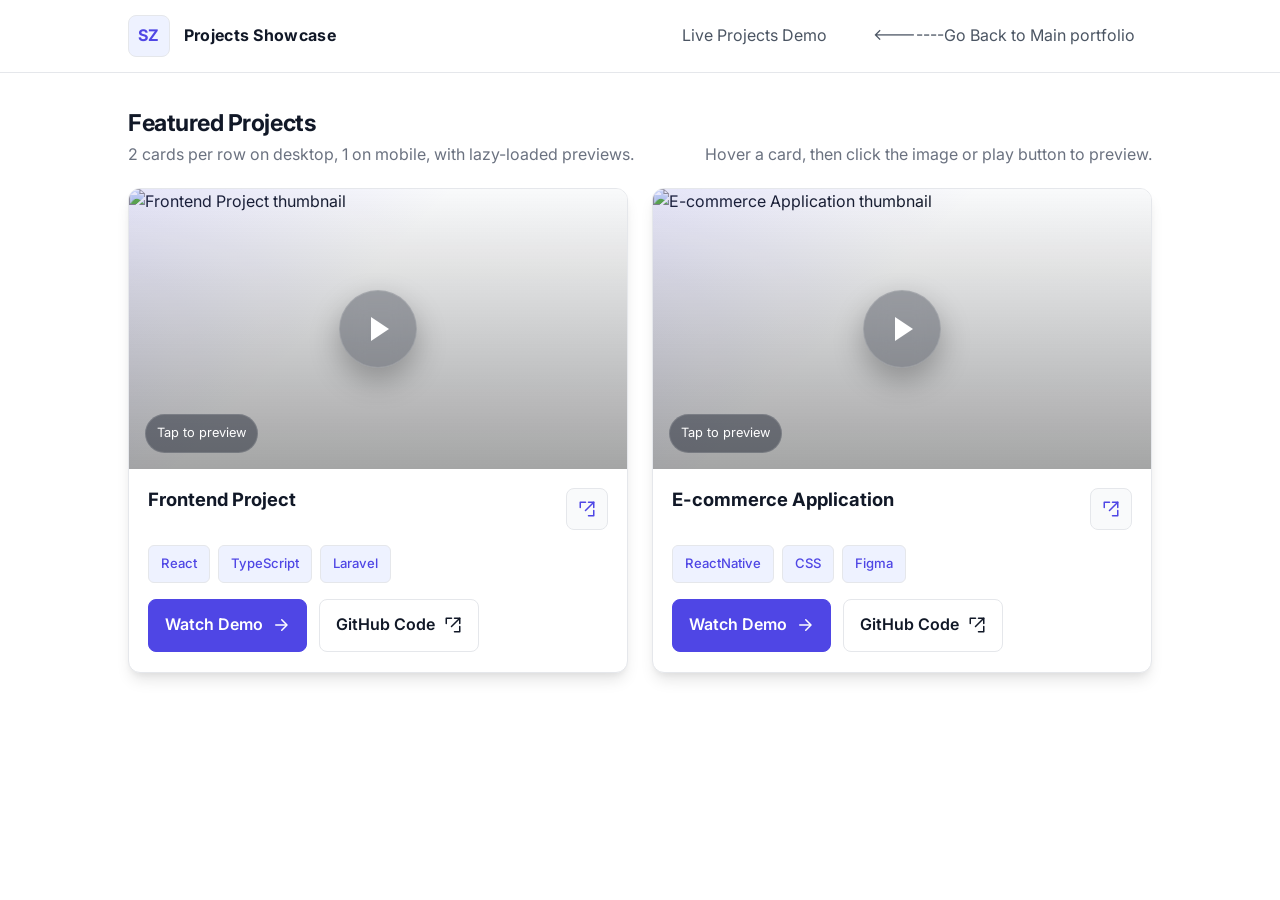
==== yt.html @ 006c885b "first commit" ====
<!doctype html>
<html lang="en">
  <head>
    <meta charset="UTF-8" />
    <meta name="viewport" content="width=device-width, initial-scale=1.0" />
    <meta
      name="description"
      content="Featured project demos from Siddiqui Zaid's portfolio, including live previews and source links for recent web applications."
    />
    <meta name="author" content="Siddiqui Zaid" />
    <meta
      name="robots"
      content="index,follow,max-image-preview:large,max-snippet:-1,max-video-preview:-1"
    />
    <meta name="theme-color" content="#0b1120" />
    <meta property="og:type" content="website" />
    <meta property="og:title" content="Projects Showcase | Siddiqui Zaid" />
    <meta
      property="og:description"
      content="Browse featured project demos from Siddiqui Zaid's portfolio with live previews and direct source links."
    />
    <meta property="og:site_name" content="Siddiqui Zaid Portfolio" />
    <meta name="twitter:card" content="summary" />
    <meta name="twitter:title" content="Projects Showcase | Siddiqui Zaid" />
    <meta
      name="twitter:description"
      content="Browse featured project demos from Siddiqui Zaid's portfolio with live previews and direct source links."
    />
    <title>Projects Showcase | Siddiqui Zaid</title>
    <link rel="preconnect" href="https://fonts.googleapis.com" />
    <link rel="preconnect" href="https://fonts.gstatic.com" crossorigin />
    <link
      href="https://fonts.googleapis.com/css2?family=Inter:wght@300;400;500;600;700;800&display=swap"
      rel="stylesheet"
    />
    <link rel="stylesheet" href="yt.css" />
  </head>
  <body>
    <header class="sticky-nav">
      <div class="container nav-inner">
        <a class="brand" href="#projects" aria-label="Projects showcase home">
          <span class="brand-mark">SZ</span>
          <span>Projects Showcase</span>
        </a>
        <nav class="nav-links" aria-label="Primary navigation">
          <a class="nav-link" href="#projects">Live Projects Demo</a>
          <a class="nav-link" href="./index.html">
            <-------Go Back to Main portfolio</a
          >
        </nav>
      </div>
    </header>

    <main>
      <!-- <section class="container" id="exploring">
			<div class="section-head">
				<div>
					<h2>Exploring</h2>
					<p>Areas I'm currently learning and experimenting with.</p>
				</div>
			</div>

			<div class="projects-grid" style="grid-template-columns: repeat(4, minmax(0, 1fr)); gap: 0.75rem; padding-bottom: 1.5rem;">
				<span class="tag">DevOps</span>
				<span class="tag">Cyber Security</span>
				<span class="tag">Networking</span>
				<span class="tag">AI / ML</span>
			</div>
		</section> -->
      <section class="container" id="projects">
        <div class="section-head" id="featured">
          <div>
            <h2>Featured Projects</h2>
            <p>
              2 cards per row on desktop, 1 on mobile, with lazy-loaded
              previews.
            </p>
          </div>
          <p>Hover a card, then click the image or play button to preview.</p>
        </div>

        <div class="projects-grid" id="projects-grid"></div>
      </section>
    </main>

    <script>
      const projects = [
        {
          title: "Frontend Project",
          youtubeId: "7vAkl6Xxpdk",
          thumbnail: "https://img.youtube.com/vi/7vAkl6Xxpdk/hqdefault.jpg",
          tech: ["React", "TypeScript", "Laravel"],
          github: "https://www.sarvajanikmedicaltrust.com/",
        },
        {
          title: "E-commerce Application",
          youtubeId: "fzcfnmVDxwM",
          thumbnail: "https://img.youtube.com/vi/fzcfnmVDxwM/hqdefault.jpg",
          tech: ["ReactNative", "CSS", "Figma"],
          github:
            "https://github.com/zaid2904/Aarksoft-Order-App-React-Native-App-.git",
        },
      ];

      const grid = document.getElementById("projects-grid");

      function createProjectCard(project) {
        const card = document.createElement("article");
        card.className = "project-card reveal";

        const watchUrl = `https://www.youtube.com/watch?v=${project.youtubeId}&autoplay=1`;
        const embedUrl = `https://www.youtube-nocookie.com/embed/${project.youtubeId}?autoplay=1&rel=0&modestbranding=1&playsinline=1`;
        const techTags = project.tech
          .map((tag) => `<span class="tag">${tag}</span>`)
          .join("");

        card.innerHTML = `
				<div class="project-media" data-preview>
					<div class="embed-shell" aria-hidden="true"></div>
					<img src="${project.thumbnail}" alt="${project.title} thumbnail" loading="lazy">
					<div class="thumb-overlay"></div>
					<div class="wave-ring"></div>
					<button class="play-button" type="button" aria-label="Play ${project.title}" data-tooltip="Play preview"></button>
					<span class="play-hint">Tap to preview</span>
				</div>
				<div class="project-body">
					<div class="project-top">
						<div>
							<h3 class="project-title">${project.title}</h3>
						</div>
						<a class="external-link" href="${project.github}" target="_blank" rel="noopener noreferrer" aria-label="Open GitHub code" data-tooltip="GitHub Code">
							<svg class="icon" viewBox="0 0 24 24" aria-hidden="true">
								<path d="M14 3h7v7"></path>
								<path d="M10 14L21 3"></path>
								<path d="M21 14v7h-7"></path>
								<path d="M3 10V3h7"></path>
							</svg>
						</a>
					</div>
					<div class="tech-tags">${techTags}</div>
					<div class="project-actions">
						<a class="btn btn-primary" href="${watchUrl}" target="_blank" rel="noopener noreferrer" data-tooltip="Open YouTube with autoplay">
							Watch Demo
							<svg class="icon" viewBox="0 0 24 24" aria-hidden="true">
								<path d="M5 12h14"></path>
								<path d="M13 5l7 7-7 7"></path>
							</svg>
						</a>
						<a class="btn btn-secondary" href="${project.github}" target="_blank" rel="noopener noreferrer" data-tooltip="View source on GitHub">
							GitHub Code
							<svg class="icon" viewBox="0 0 24 24" aria-hidden="true">
								<path d="M14 3h7v7"></path>
								<path d="M10 14L21 3"></path>
								<path d="M21 14v7h-7"></path>
								<path d="M3 10V3h7"></path>
							</svg>
						</a>
					</div>
				</div>
			`;

        const previewArea = card.querySelector("[data-preview]");
        const playButton = card.querySelector(".play-button");
        const media = card.querySelector(".project-media");
        const embedShell = card.querySelector(".embed-shell");

        function loadPreview() {
          if (card.dataset.loaded === "true") {
            return;
          }

          card.classList.add("loading");
          const iframe = document.createElement("iframe");
          iframe.src = embedUrl;
          iframe.title = `${project.title} YouTube preview`;
          iframe.allow =
            "accelerometer; autoplay; clipboard-write; encrypted-media; gyroscope; picture-in-picture; web-share";
          iframe.allowFullscreen = true;

          iframe.addEventListener("load", () => {
            card.classList.remove("loading");
          });

          embedShell.appendChild(iframe);
          embedShell.classList.add("active");
          previewArea.classList.add("thumbnail-hidden");
          card.dataset.loaded = "true";
        }

        playButton.addEventListener("click", (event) => {
          event.preventDefault();
          loadPreview();
        });

        media.addEventListener("click", () => {
          loadPreview();
        });

        return card;
      }

      projects.forEach((project) => {
        grid.appendChild(createProjectCard(project));
      });

      const observer = new IntersectionObserver(
        (entries) => {
          entries.forEach((entry) => {
            if (entry.isIntersecting) {
              entry.target.classList.add("is-visible");
              observer.unobserve(entry.target);
            }
          });
        },
        { threshold: 0.18, rootMargin: "0px 0px -40px 0px" },
      );

      document.querySelectorAll(".reveal").forEach((card, index) => {
        card.style.transitionDelay = `${index * 120}ms`;
        observer.observe(card);
      });

      document.querySelectorAll("[data-tooltip]").forEach((el) => {
        el.addEventListener("keydown", (event) => {
          if (event.key === "Enter" || event.key === " ") {
            event.preventDefault();
            el.click();
          }
        });
      });
    </script>
  </body>
</html>
---- yt.css ----
:root {
			--color-bg: #ffffff;
			--color-bg-light: #f9fafb;
			--color-bg-primary-light: #eef2ff;

			--color-primary: #4f46e5;
			--color-primary-hover: #4338ca;

			--color-text-primary: #111827;
			--color-text-secondary: #4b5563;
			--color-text-muted: #6b7280;

			--color-border: #e5e7eb;
			--color-border-hover: #d1d5db;

			--font-primary: 'Inter', system-ui, -apple-system, BlinkMacSystemFont, "Segoe UI", Roboto, "Helvetica Neue", Arial, sans-serif;
			--space-md: 1.5rem;
			--space-lg: 2rem;
			--space-xl: 3rem;
			--container: 1024px;
			--nav-h: 72px;
			--shadow-md: 0 4px 6px -1px rgba(0, 0, 0, 0.1), 0 2px 4px -1px rgba(0, 0, 0, 0.06);
			--shadow-lg: 0 10px 15px -3px rgba(0, 0, 0, 0.1), 0 4px 6px -2px rgba(0, 0, 0, 0.05);
			--radius-sm: 0.375rem;
			--radius-md: 0.5rem;
			--radius-lg: 0.75rem;
			--radius-full: 9999px;
			--transition: 200ms ease-in-out;
		}

		* {
			box-sizing: border-box;
		}

		html {
			scroll-behavior: smooth;
		}

		body {
			margin: 0;
			min-height: 100vh;
			font-family: var(--font-primary);
			color: var(--color-text-primary);
			background-color: var(--color-bg);
			line-height: 1.6;
			font-size: 16px;
			-webkit-font-smoothing: antialiased;
			-moz-osx-font-smoothing: grayscale;
		}

		a {
			color: inherit;
			text-decoration: none;
		}

		img {
			max-width: 100%;
			display: block;
		}

		.container {
			width: min(100% - 2rem, var(--container));
			margin: 0 auto;
		}

		.sticky-nav {
			position: sticky;
			top: 0;
			z-index: 50;
			backdrop-filter: blur(8px);
			background: rgba(255, 255, 255, 0.9);
			border-bottom: 1px solid var(--color-border);
		}

		.nav-inner {
			min-height: var(--nav-h);
			display: flex;
			align-items: center;
			justify-content: space-between;
			gap: 1rem;
		}

		.brand {
			display: inline-flex;
			align-items: center;
			gap: 0.85rem;
			font-weight: 700;
			letter-spacing: 0.02em;
		}

		.brand-mark {
			width: 42px;
			height: 42px;
			display: grid;
			place-items: center;
			border-radius: var(--radius-md);
			background: var(--color-bg-primary-light);
			color: var(--color-primary);
			border: 1px solid var(--color-border);
		}

		.nav-links {
			display: flex;
			gap: 0.75rem;
			flex-wrap: wrap;
		}

		.nav-link {
			padding: 0.72rem 1rem;
			border-radius: 999px;
			color: var(--color-text-secondary);
			border: 1px solid transparent;
			transition: var(--transition);
		}

		.nav-link:hover {
			color: var(--color-text-primary);
			background: var(--color-bg-light);
			border-color: var(--color-border);
		}

		.section-head {
			display: flex;
			justify-content: space-between;
			align-items: end;
			gap: 1rem;
			margin: 2rem 0 1.25rem;
		}

		.section-head h2 {
			margin: 0;
			font-size: 1.45rem;
			letter-spacing: -0.02em;
		}

		.section-head p {
			margin: 0;
			color: var(--color-text-muted);
		}

		.projects-grid {
			display: grid;
			grid-template-columns: repeat(2, minmax(0, 1fr));
			gap: 1.5rem;
			padding-bottom: 3rem;
		}

		.project-card {
			position: relative;
			overflow: hidden;
			border-radius: var(--radius-lg);
			border: 1px solid var(--color-border);
			background: #ffffff;
			box-shadow: var(--shadow-lg);
			transform: translateY(24px);
			opacity: 0;
			transition: transform 320ms ease, opacity 320ms ease, border-color 220ms ease, box-shadow 220ms ease;
		}

		.project-card.is-visible {
			transform: translateY(0);
			opacity: 1;
		}

		.project-card:hover {
			transform: translateY(-6px) scale(1.01);
			border-color: var(--color-border-hover);
			box-shadow: var(--shadow-lg);
		}

		.project-media {
			position: relative;
			aspect-ratio: 16 / 9;
			background: var(--color-bg-light);
			overflow: hidden;
			cursor: pointer;
		}

		.embed-shell {
			position: absolute;
			inset: 0;
			display: none;
			background: #000;
			z-index: 2;
		}

		.embed-shell.active {
			display: block;
		}

		.project-media img,
		.project-media iframe {
			width: 100%;
			height: 100%;
			object-fit: cover;
			border: 0;
		}

		.thumb-overlay {
			position: absolute;
			inset: 0;
			background:
				linear-gradient(180deg, rgba(255, 255, 255, 0.02), rgba(0, 0, 0, 0.34)),
				linear-gradient(135deg, rgba(79, 70, 229, 0.12), transparent 42%);
		}

		.play-button {
			position: absolute;
			inset: 50% auto auto 50%;
			width: 78px;
			height: 78px;
			transform: translate(-50%, -50%);
			border-radius: 50%;
			border: 1px solid rgba(255, 255, 255, 0.14);
			background: rgba(17, 24, 39, 0.32);
			backdrop-filter: blur(12px);
			display: grid;
			place-items: center;
			box-shadow: 0 12px 30px rgba(0, 0, 0, 0.28);
			transition: transform 180ms ease, background 180ms ease;
		}

		.play-button::before {
			content: "";
			display: block;
			margin-left: 4px;
			width: 0;
			height: 0;
			border-top: 12px solid transparent;
			border-bottom: 12px solid transparent;
			border-left: 18px solid white;
		}

		.project-card:hover .play-button {
			transform: translate(-50%, -50%) scale(1.06);
			background: rgba(79, 70, 229, 0.24);
		}

		.wave-ring {
			position: absolute;
			inset: -10px;
			border-radius: inherit;
			border: 1px solid rgba(79, 70, 229, 0.16);
			animation: pulse 2.6s infinite;
		}

		@keyframes pulse {
			0% { transform: scale(0.96); opacity: 0.8; }
			70% { transform: scale(1.08); opacity: 0; }
			100% { transform: scale(1.08); opacity: 0; }
		}

		.project-body {
			padding: 1.2rem 1.2rem 1.25rem;
		}

		.project-top {
			display: flex;
			justify-content: space-between;
			align-items: flex-start;
			gap: 1rem;
			margin-bottom: 0.95rem;
		}

		.project-title {
			margin: 0;
			font-size: 1.15rem;
			line-height: 1.2;
			color: var(--color-text-primary);
		}

		.external-link {
			flex: 0 0 auto;
			width: 42px;
			height: 42px;
			display: grid;
			place-items: center;
			border-radius: var(--radius-md);
			color: var(--color-primary);
			border: 1px solid var(--color-border);
			background: var(--color-bg-light);
			transition: transform 180ms ease, background 180ms ease;
		}

		.external-link:hover {
			transform: translateY(-2px);
			background: var(--color-bg-primary-light);
		}

		.tech-tags {
			display: flex;
			flex-wrap: wrap;
			gap: 0.5rem;
			margin-bottom: 1rem;
		}

		.tag {
			display: inline-flex;
			align-items: center;
			padding: 0.45rem 0.75rem;
			border-radius: var(--radius-sm);
			border: 1px solid var(--color-border);
			background: var(--color-bg-primary-light);
			color: var(--color-primary);
			font-size: 0.82rem;
			font-weight: 500;
		}

		.project-actions {
			display: flex;
			flex-wrap: wrap;
			gap: 0.75rem;
		}

		.btn {
			position: relative;
			display: inline-flex;
			align-items: center;
			justify-content: center;
			gap: 0.55rem;
			min-height: 46px;
			padding: 0.8rem 1rem;
			border-radius: var(--radius-md);
			border: 1px solid transparent;
			background: white;
			color: var(--color-text-primary);
			font-weight: 600;
			transition: all var(--transition);
			cursor: pointer;
		}

		.btn:hover {
			transform: translateY(-2px);
			box-shadow: var(--shadow-md);
		}

		.btn-primary {
			background: var(--color-primary);
			border-color: var(--color-primary);
			color: #fff;
		}

		.btn-primary:hover {
			background: var(--color-primary-hover);
			border-color: var(--color-primary-hover);
			color: #fff;
		}

		.btn-secondary {
			background: white;
			border-color: var(--color-border);
		}

		.btn[data-tooltip]::after {
			content: attr(data-tooltip);
			position: absolute;
			left: 50%;
			bottom: calc(100% + 10px);
			transform: translateX(-50%) translateY(4px);
			padding: 0.45rem 0.65rem;
			border-radius: var(--radius-sm);
			white-space: nowrap;
			font-size: 0.75rem;
			color: white;
			background: rgba(17, 24, 39, 0.95);
			border: 1px solid rgba(255, 255, 255, 0.08);
			box-shadow: var(--shadow-lg);
			opacity: 0;
			pointer-events: none;
			transition: 180ms ease;
		}

		.btn[data-tooltip]:hover::after {
			opacity: 1;
			transform: translateX(-50%) translateY(0);
		}

		.embed-shell iframe {
			width: 100%;
			height: 100%;
			border: 0;
		}

		.thumbnail-hidden .thumb-overlay,
		.thumbnail-hidden .play-button,
		.thumbnail-hidden img {
			display: none;
		}

		.project-card.loading::after {
			content: "Loading preview...";
			position: absolute;
			inset: auto 1rem 1rem auto;
			padding: 0.4rem 0.7rem;
			border-radius: 999px;
			color: var(--color-text-muted);
			background: rgba(255, 255, 255, 0.92);
			border: 1px solid var(--color-border);
			font-size: 0.75rem;
		}

		.icon {
			width: 18px;
			height: 18px;
			display: inline-block;
			fill: none;
			stroke: currentColor;
			stroke-width: 2;
			stroke-linecap: round;
			stroke-linejoin: round;
		}

		.play-hint {
			position: absolute;
			left: 1rem;
			bottom: 1rem;
			display: inline-flex;
			align-items: center;
			gap: 0.4rem;
			padding: 0.5rem 0.7rem;
			border-radius: 999px;
			color: white;
			font-size: 0.8rem;
			background: rgba(17, 24, 39, 0.45);
			border: 1px solid rgba(255, 255, 255, 0.12);
		}

		@media (max-width: 900px) {
			.projects-grid {
				grid-template-columns: 1fr;
			}

			.nav-inner {
				flex-direction: column;
				justify-content: center;
				padding: 1rem 0;
			}

			.hero {
				padding-top: 2rem;
			}
		}

		@media (max-width: 560px) {
			.hero-card,
			.project-body {
				padding-inline: 1rem;
			}

			.section-head {
				flex-direction: column;
				align-items: flex-start;
			}

			.project-actions {
				flex-direction: column;
			}

			.btn {
				width: 100%;
			}
		}

		@media (prefers-reduced-motion: reduce) {
			html {
				scroll-behavior: auto;
			}

			*, *::before, *::after {
				animation-duration: 0.01ms !important;
				animation-iteration-count: 1 !important;
				transition-duration: 0.01ms !important;
				scroll-behavior: auto !important;
			}
		}
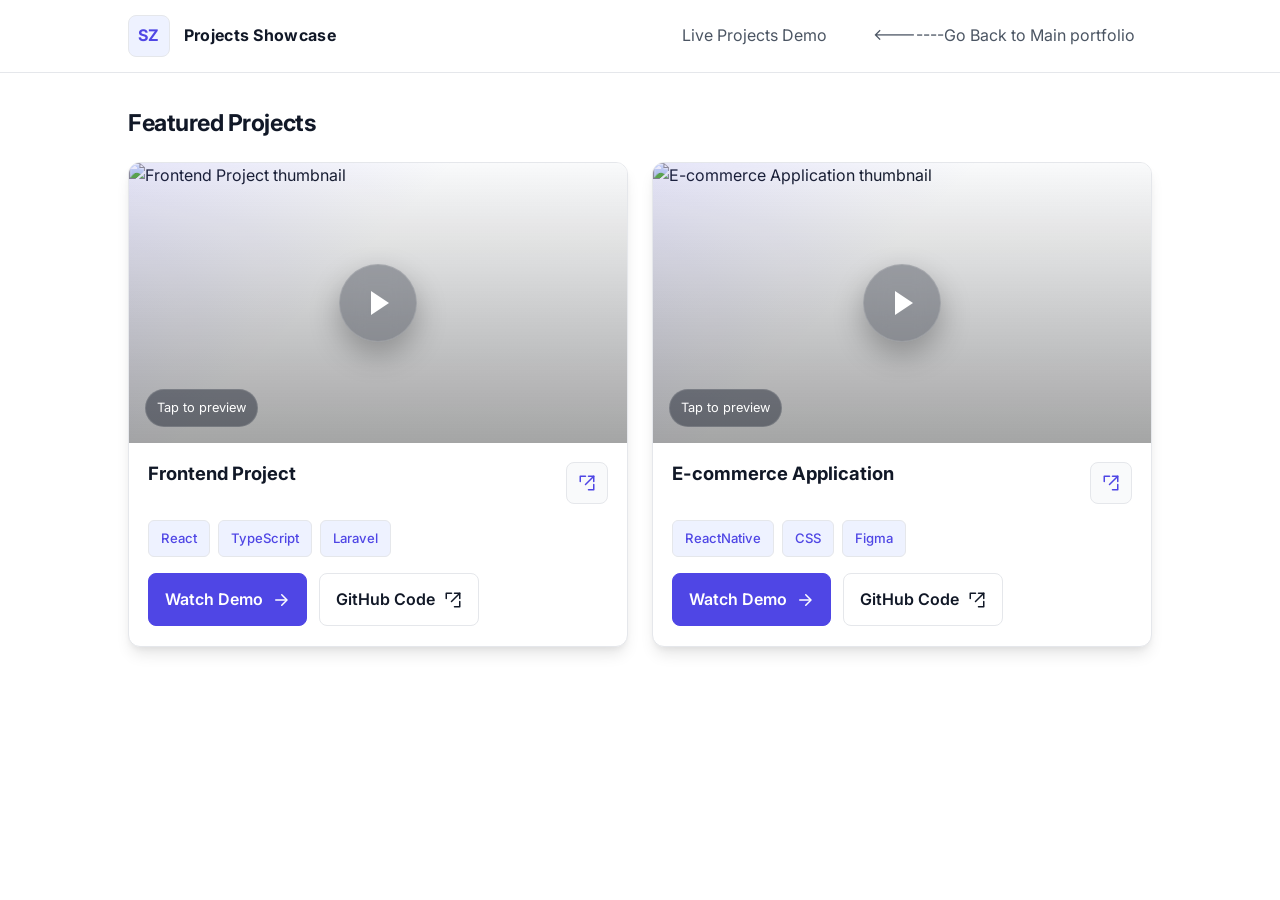
==== commit 6dd38c35: "commit" ====
--- a/yt.html
+++ b/yt.html
@@ -71,12 +71,7 @@
         <div class="section-head" id="featured">
           <div>
             <h2>Featured Projects</h2>
-            <p>
-              2 cards per row on desktop, 1 on mobile, with lazy-loaded
-              previews.
-            </p>
           </div>
-          <p>Hover a card, then click the image or play button to preview.</p>
         </div>
 
         <div class="projects-grid" id="projects-grid"></div>
